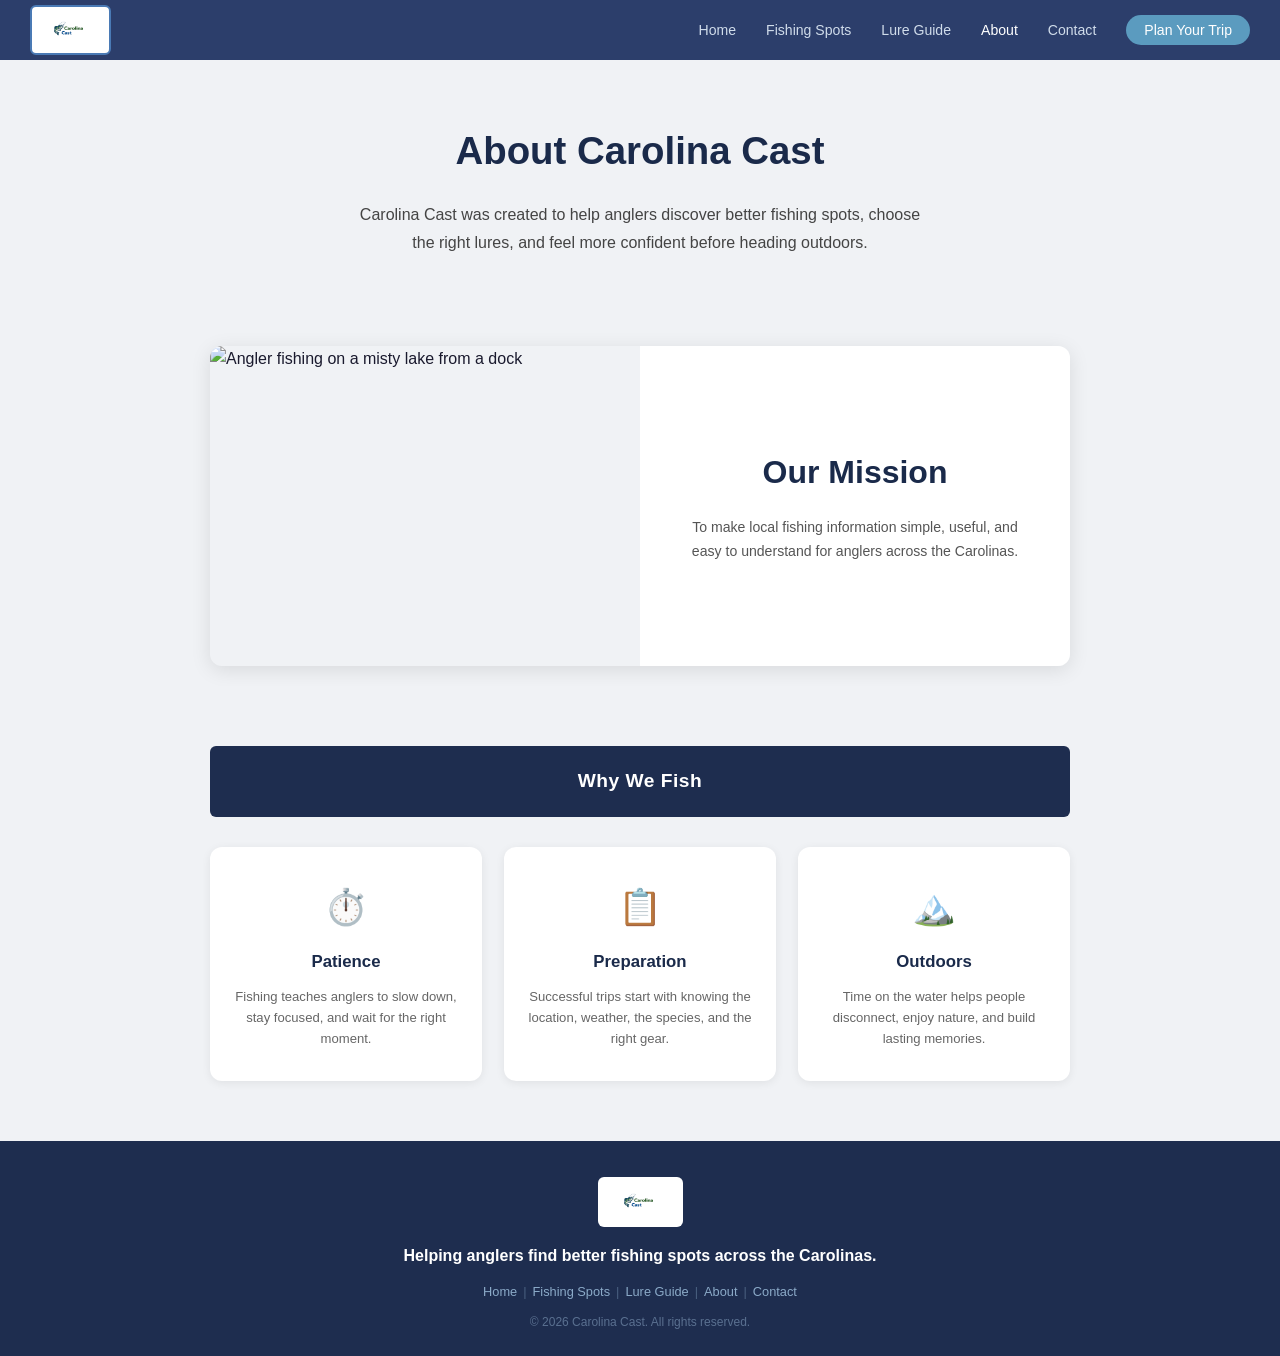
==== about.html @ f8acd625 "Add files via upload" ====
<!DOCTYPE html>
<html lang="en">
<head>
  <meta charset="UTF-8">
  <meta name="viewport" content="width=device-width, initial-scale=1.0">
  <title>About Us - Carolina Cast</title>

  <!-- EXTERNAL CSS -->
  <link rel="stylesheet" href="styles.css">

  <!-- INTERNAL CSS -->
  <style>
    .about-values-section {
      background-color: #f0f2f5;
      padding: 10px 60px 60px;
    }

    .about-mission-section {
      background-color: #f0f2f5;
      padding: 30px 60px 20px;
    }
  </style>
</head>
<body>

  <!-- NAV -->
  <nav>
    <div class="nav-logo-box">
      <img src="Carolina_Cast.png" alt="Carolina Cast Logo">
    </div>
    <ul class="nav-links">
      <li><a href="index.html">Home</a></li>
      <li><a href="fishing-spots.html">Fishing Spots</a></li>
      <li><a href="lure-guide.html">Lure Guide</a></li>
      <li><a href="about.html" class="active">About</a></li>
      <li><a href="contact.html">Contact</a></li>
      <li><a href="contact.html" class="btn-nav">Plan Your Trip</a></li>
    </ul>
  </nav>

  <!-- ABOUT HEADER -->
  <!-- INLINE CSS on the header section background -->
  <div class="about-header" style="background-color: #f0f2f5;">
    <h1>About Carolina Cast</h1>
    <p>Carolina Cast was created to help anglers discover better fishing spots, choose the right lures, and feel more confident before heading outdoors.</p>
  </div>

  <!-- MISSION -->
  <section class="about-mission-section">
    <div class="mission-block">
      <img
        class="mission-photo"
        src="images/mission.jpg"
        alt="Angler fishing on a misty lake from a dock">
      <div class="mission-text-box">
        <h2>Our Mission</h2>
        <p>To make local fishing information simple, useful, and easy to understand for anglers across the Carolinas.</p>
      </div>
    </div>
  </section>

  <!-- WHY WE FISH -->
  <section class="about-values-section">
    <div class="why-banner">Why We Fish</div>

    <div class="values-grid">

      <div class="value-card">
        <!-- INLINE CSS on the icon -->
        <div class="value-icon" style="color: #4a7aaa;">⏱️</div>
        <h3>Patience</h3>
        <p>Fishing teaches anglers to slow down, stay focused, and wait for the right moment.</p>
      </div>

      <div class="value-card">
        <div class="value-icon" style="color: #4a7aaa;">📋</div>
        <h3>Preparation</h3>
        <p>Successful trips start with knowing the location, weather, the species, and the right gear.</p>
      </div>

      <div class="value-card">
        <div class="value-icon" style="color: #2d8a4e;">🏔️</div>
        <h3>Outdoors</h3>
        <p>Time on the water helps people disconnect, enjoy nature, and build lasting memories.</p>
      </div>

    </div>
  </section>

  <!-- FOOTER -->
  <footer>
    <div class="footer-logo-box">
      <img src="Carolina_Cast.png" alt="Carolina Cast Logo">
    </div>
    <p class="tagline">Helping anglers find better fishing spots across the Carolinas.</p>
    <ul class="footer-links">
      <li><a href="index.html">Home</a></li>
      <li><a href="fishing-spots.html">Fishing Spots</a></li>
      <li><a href="lure-guide.html">Lure Guide</a></li>
      <li><a href="about.html">About</a></li>
      <li><a href="contact.html">Contact</a></li>
    </ul>
    <p class="footer-copy">© 2026 Carolina Cast. All rights reserved.</p>
  </footer>

</body>
</html>
---- styles.css ----
/* =============================================
   Carolina Cast - External Stylesheet (styles.css)
   ============================================= */

/* --- Reset & Base --- */
*, *::before, *::after {
  box-sizing: border-box;
  margin: 0;
  padding: 0;
}

body {
  font-family: 'Segoe UI', Tahoma, Geneva, Verdana, sans-serif;
  background-color: #f0f2f5;
  color: #1a1a2e;
  line-height: 1.6;
}

a {
  text-decoration: none;
  color: inherit;
}

img {
  display: block;
  max-width: 100%;
}

/* --- Navigation --- */
nav {
  background-color: #2c3e6b;
  display: flex;
  align-items: center;
  justify-content: space-between;
  padding: 0 30px;
  height: 60px;
  position: sticky;
  top: 0;
  z-index: 100;
}

.nav-logo-box {
  background-color: #ffffff;
  border: 2px solid #4a7ab5;
  border-radius: 6px;
  padding: 4px 10px;
  display: flex;
  align-items: center;
}

.nav-logo-box img {
  height: 38px;
  width: auto;
}

.nav-links {
  display: flex;
  list-style: none;
  gap: 30px;
  align-items: center;
}

.nav-links a {
  color: #d0dcea;
  font-size: 0.88rem;
  transition: color 0.2s;
}

.nav-links a:hover,
.nav-links a.active {
  color: #ffffff;
}

.btn-nav {
  background-color: #5b9bbf;
  color: #ffffff !important;
  padding: 7px 18px;
  border-radius: 20px;
  font-size: 0.85rem;
  transition: background-color 0.2s !important;
}

.btn-nav:hover {
  background-color: #4a86a8 !important;
}

/* --- Hero --- */
.hero {
  position: relative;
  height: 380px;
  overflow: hidden;
}

.hero img.hero-img {
  width: 100%;
  height: 100%;
  object-fit: cover;
  object-position: center 30%;
}

.hero-overlay {
  position: absolute;
  inset: 0;
  background: linear-gradient(to right, rgba(0,0,0,0.15) 0%, rgba(0,0,0,0.05) 40%, rgba(0,0,0,0.45) 100%);
}

.hero-text {
  position: absolute;
  right: 8%;
  top: 50%;
  transform: translateY(-50%);
  color: #ffffff;
  max-width: 440px;
}

.hero-text h1 {
  font-size: 2.1rem;
  font-weight: 700;
  line-height: 1.25;
  margin-bottom: 16px;
  color: #ffffff;
}

.hero-text p {
  font-size: 0.92rem;
  color: #dce8f5;
  line-height: 1.6;
}

/* --- Sections --- */
.section {
  padding: 55px 60px;
}

.section-white {
  background-color: #ffffff;
}

.section-gray {
  background-color: #f0f2f5;
}

.section-title {
  font-size: 1.75rem;
  font-weight: 700;
  text-align: center;
  color: #1a2a4a;
  margin-bottom: 10px;
}

.section-subtitle {
  text-align: center;
  font-size: 0.88rem;
  color: #444;
  font-weight: 600;
  margin-bottom: 40px;
  max-width: 550px;
  margin-left: auto;
  margin-right: auto;
}

.section-subtitle-light {
  text-align: left;
  font-size: 0.88rem;
  color: #555;
  margin-bottom: 30px;
  max-width: 700px;
}

/* --- Card Grid --- */
.card-grid {
  display: grid;
  grid-template-columns: repeat(3, 1fr);
  gap: 24px;
  max-width: 960px;
  margin: 0 auto;
}

.card {
  background: #ffffff;
  border-radius: 12px;
  overflow: hidden;
  box-shadow: 0 2px 12px rgba(0,0,0,0.09);
  padding-bottom: 20px;
}

.card-photo {
  width: 100%;
  height: 160px;
  object-fit: cover;
}

.card-photo-placeholder {
  width: 100%;
  height: 160px;
  background: linear-gradient(135deg, #7aadcc, #3d6b8a);
}

.card-body {
  padding: 16px 18px 0 18px;
  text-align: center;
}

.card-body h3 {
  font-size: 1rem;
  font-weight: 700;
  color: #1e3a5f;
  margin-bottom: 8px;
}

.card-body p {
  font-size: 0.8rem;
  color: #555;
  margin-bottom: 14px;
  line-height: 1.5;
}

.card-body .card-meta {
  font-size: 0.78rem;
  color: #666;
  margin-bottom: 4px;
}

.btn-card {
  display: inline-block;
  background-color: #5b9bbf;
  color: #ffffff;
  padding: 9px 28px;
  border-radius: 8px;
  font-size: 0.85rem;
  font-weight: 600;
  transition: background-color 0.2s;
  cursor: pointer;
  border: none;
}

.btn-card:hover {
  background-color: #4a86a8;
}

/* --- Footer --- */
footer {
  background-color: #1e2d4f;
  color: #c0cfdf;
  text-align: center;
  padding: 36px 20px 24px;
}

.footer-logo-box {
  background-color: #ffffff;
  border-radius: 6px;
  padding: 6px 14px;
  display: inline-flex;
  align-items: center;
  margin-bottom: 16px;
}

.footer-logo-box img {
  height: 38px;
  width: auto;
}

footer .tagline {
  font-size: 1rem;
  font-weight: 700;
  color: #ffffff;
  margin-bottom: 14px;
}

.footer-links {
  display: flex;
  justify-content: center;
  gap: 6px;
  list-style: none;
  font-size: 0.8rem;
  color: #8baac8;
  flex-wrap: wrap;
}

.footer-links li + li::before {
  content: "|";
  margin-right: 6px;
  color: #4a6080;
}

.footer-links a {
  color: #8baac8;
  transition: color 0.2s;
}

.footer-links a:hover {
  color: #ffffff;
}

.footer-copy {
  font-size: 0.75rem;
  color: #5a7090;
  margin-top: 10px;
}

/* --- About Page --- */
.about-header {
  background-color: #f0f2f5;
  padding: 60px 60px 30px;
  text-align: center;
}

.about-header h1 {
  font-size: 2.4rem;
  font-weight: 800;
  color: #1a2a4a;
  margin-bottom: 20px;
}

.about-header p {
  font-size: 1rem;
  color: #444;
  max-width: 580px;
  margin: 0 auto;
  line-height: 1.7;
}

.mission-block {
  display: grid;
  grid-template-columns: 1fr 1fr;
  max-width: 860px;
  margin: 30px auto 0;
  border-radius: 12px;
  overflow: hidden;
  box-shadow: 0 4px 20px rgba(0,0,0,0.1);
}

.mission-photo {
  height: 320px;
  object-fit: cover;
  width: 100%;
}

.mission-text-box {
  background: #ffffff;
  padding: 50px 40px;
  display: flex;
  flex-direction: column;
  justify-content: center;
  text-align: center;
}

.mission-text-box h2 {
  font-size: 2rem;
  font-weight: 700;
  color: #1a2a4a;
  margin-bottom: 18px;
}

.mission-text-box p {
  font-size: 0.88rem;
  color: #555;
  line-height: 1.7;
}

.why-banner {
  background-color: #1e2d4f;
  color: #ffffff;
  text-align: center;
  padding: 20px;
  font-size: 1.2rem;
  font-weight: 700;
  letter-spacing: 0.5px;
  max-width: 860px;
  margin: 50px auto 30px;
  border-radius: 6px;
}

.values-grid {
  display: grid;
  grid-template-columns: repeat(3, 1fr);
  gap: 22px;
  max-width: 860px;
  margin: 0 auto;
}

.value-card {
  background: #ffffff;
  border-radius: 12px;
  padding: 32px 24px;
  text-align: center;
  box-shadow: 0 2px 10px rgba(0,0,0,0.07);
}

.value-icon {
  font-size: 2.2rem;
  margin-bottom: 14px;
}

.value-card h3 {
  font-size: 1.05rem;
  font-weight: 700;
  color: #1a2a4a;
  margin-bottom: 10px;
}

.value-card p {
  font-size: 0.82rem;
  color: #666;
  line-height: 1.6;
}

/* --- Lure Guide Page --- */
.lure-header {
  background-color: #f0f2f5;
  padding: 50px 60px 30px;
  text-align: center;
}

.lure-header h1 {
  font-size: 2rem;
  font-weight: 700;
  color: #1a2a4a;
  margin-bottom: 10px;
}

.lure-header p {
  font-size: 0.92rem;
  color: #555;
  margin-bottom: 28px;
}

.search-bar {
  display: flex;
  justify-content: center;
  margin-bottom: 18px;
}

.search-bar input {
  width: 380px;
  padding: 10px 18px 10px 42px;
  border: 1px solid #d0d8e4;
  border-radius: 8px;
  font-size: 0.88rem;
  background: #ffffff;
  color: #333;
  outline: none;
}

.search-wrap {
  position: relative;
  display: inline-block;
}

.search-icon {
  position: absolute;
  left: 14px;
  top: 50%;
  transform: translateY(-50%);
  width: 16px;
  height: 16px;
  opacity: 0.55;
  pointer-events: none;
}

.search-bar input:focus {
  border-color: #5b9bbf;
}

.filter-btns {
  display: flex;
  justify-content: center;
  gap: 12px;
  margin-bottom: 36px;
}

.filter-btn {
  background-color: #5b9bbf;
  color: #ffffff;
  border: none;
  padding: 8px 20px;
  border-radius: 6px;
  font-size: 0.85rem;
  font-weight: 600;
  cursor: pointer;
  transition: background-color 0.2s;
}

.filter-btn:hover {
  background-color: #4a86a8;
}

/* --- Contact Page --- */
.contact-header {
  background-color: #f0f2f5;
  padding: 60px 60px 30px;
  text-align: center;
}

.contact-header h1 {
  font-size: 2.4rem;
  font-weight: 800;
  color: #1a2a4a;
  margin-bottom: 16px;
}

.contact-header p {
  font-size: 1rem;
  color: #555;
  max-width: 560px;
  margin: 0 auto;
  line-height: 1.6;
}

.contact-form-wrap {
  max-width: 820px;
  margin: 40px auto 60px;
  background: #ffffff;
  border-radius: 12px;
  box-shadow: 0 4px 20px rgba(0,0,0,0.08);
  padding: 40px 50px;
}

.contact-form-wrap h2 {
  font-size: 1.2rem;
  font-weight: 700;
  color: #1a2a4a;
  margin-bottom: 28px;
}

.form-group {
  margin-bottom: 22px;
}

.form-group label {
  display: block;
  font-size: 0.88rem;
  font-weight: 600;
  color: #333;
  margin-bottom: 6px;
}

.form-group input,
.form-group textarea {
  width: 100%;
  max-width: 360px;
  padding: 9px 14px;
  border: 1px solid #ccd4df;
  border-radius: 6px;
  font-size: 0.88rem;
  color: #333;
  background: #fff;
  outline: none;
  transition: border-color 0.2s;
}

.form-group textarea {
  height: 120px;
  resize: vertical;
}

.form-group input:focus,
.form-group textarea:focus {
  border-color: #5b9bbf;
}

.btn-submit {
  background-color: #5b9bbf;
  color: #ffffff;
  padding: 11px 36px;
  border: none;
  border-radius: 8px;
  font-size: 0.92rem;
  font-weight: 600;
  cursor: pointer;
  transition: background-color 0.2s;
}

.btn-submit:hover {
  background-color: #4a86a8;
}
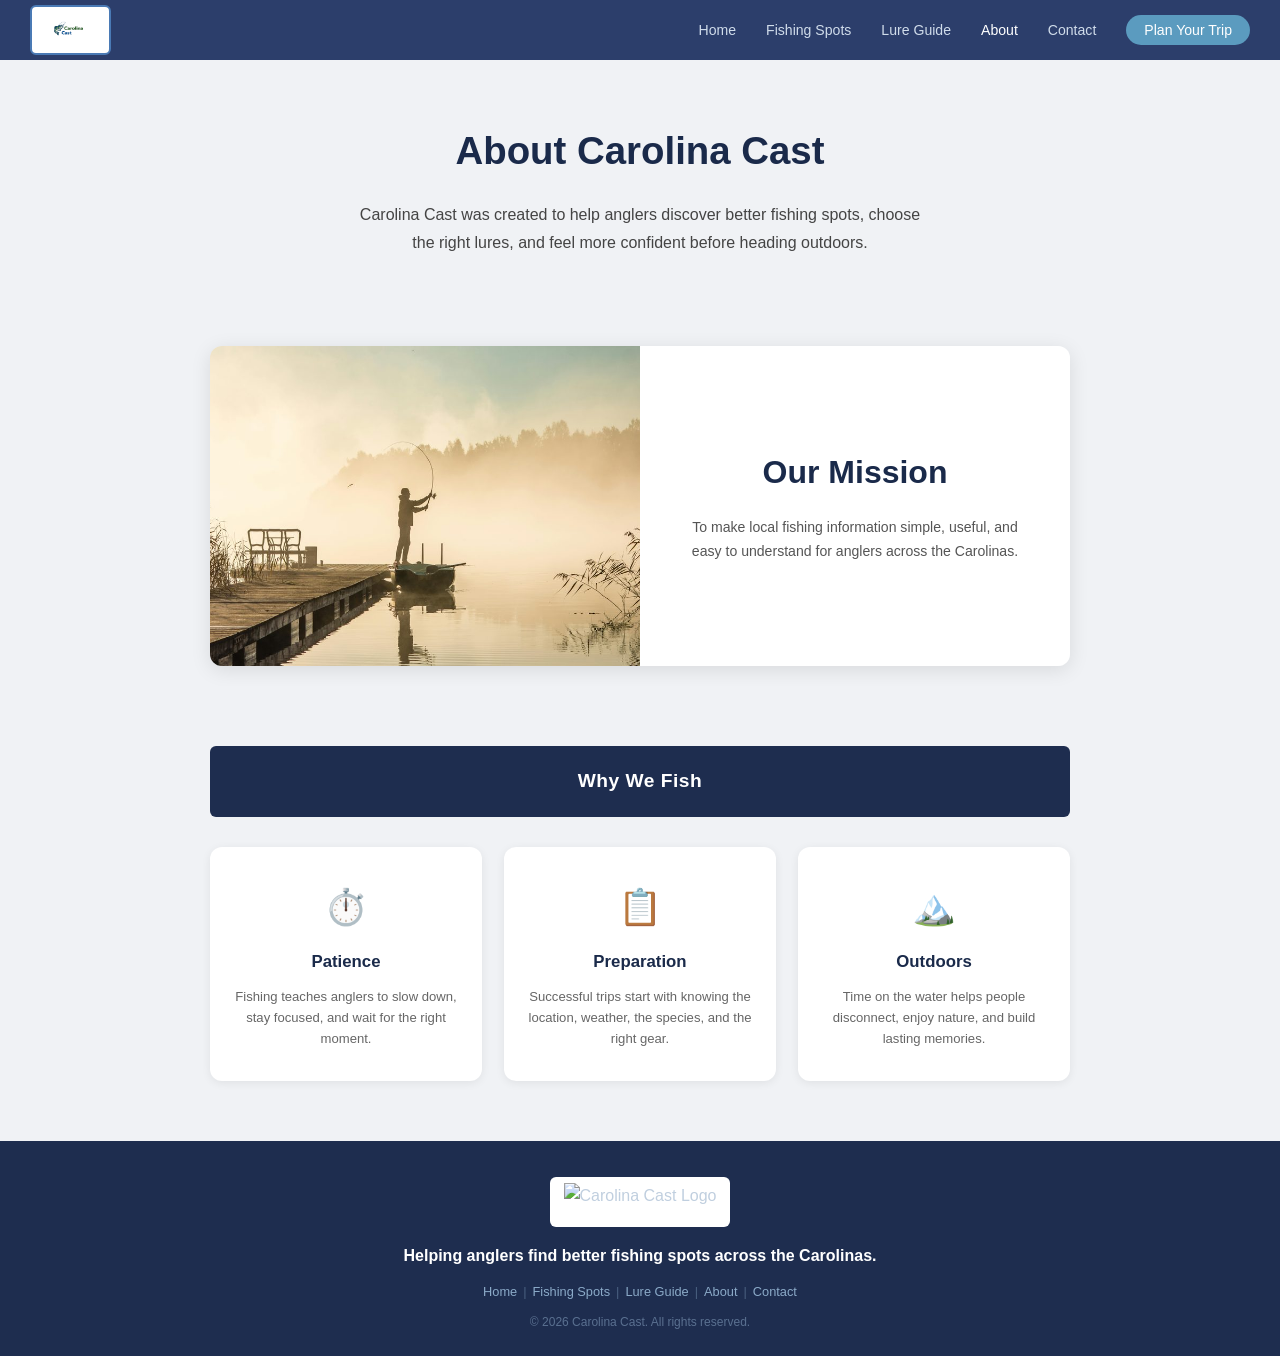
==== commit f0629ef6: "Update about.html" ====
--- a/about.html
+++ b/about.html
@@ -26,7 +26,7 @@
   <!-- NAV -->
   <nav>
     <div class="nav-logo-box">
-      <img src="Carolina_Cast.png" alt="Carolina Cast Logo">
+      <img src="images/Carolina_Cast.png" alt="Carolina Cast Logo">
     </div>
     <ul class="nav-links">
       <li><a href="index.html">Home</a></li>
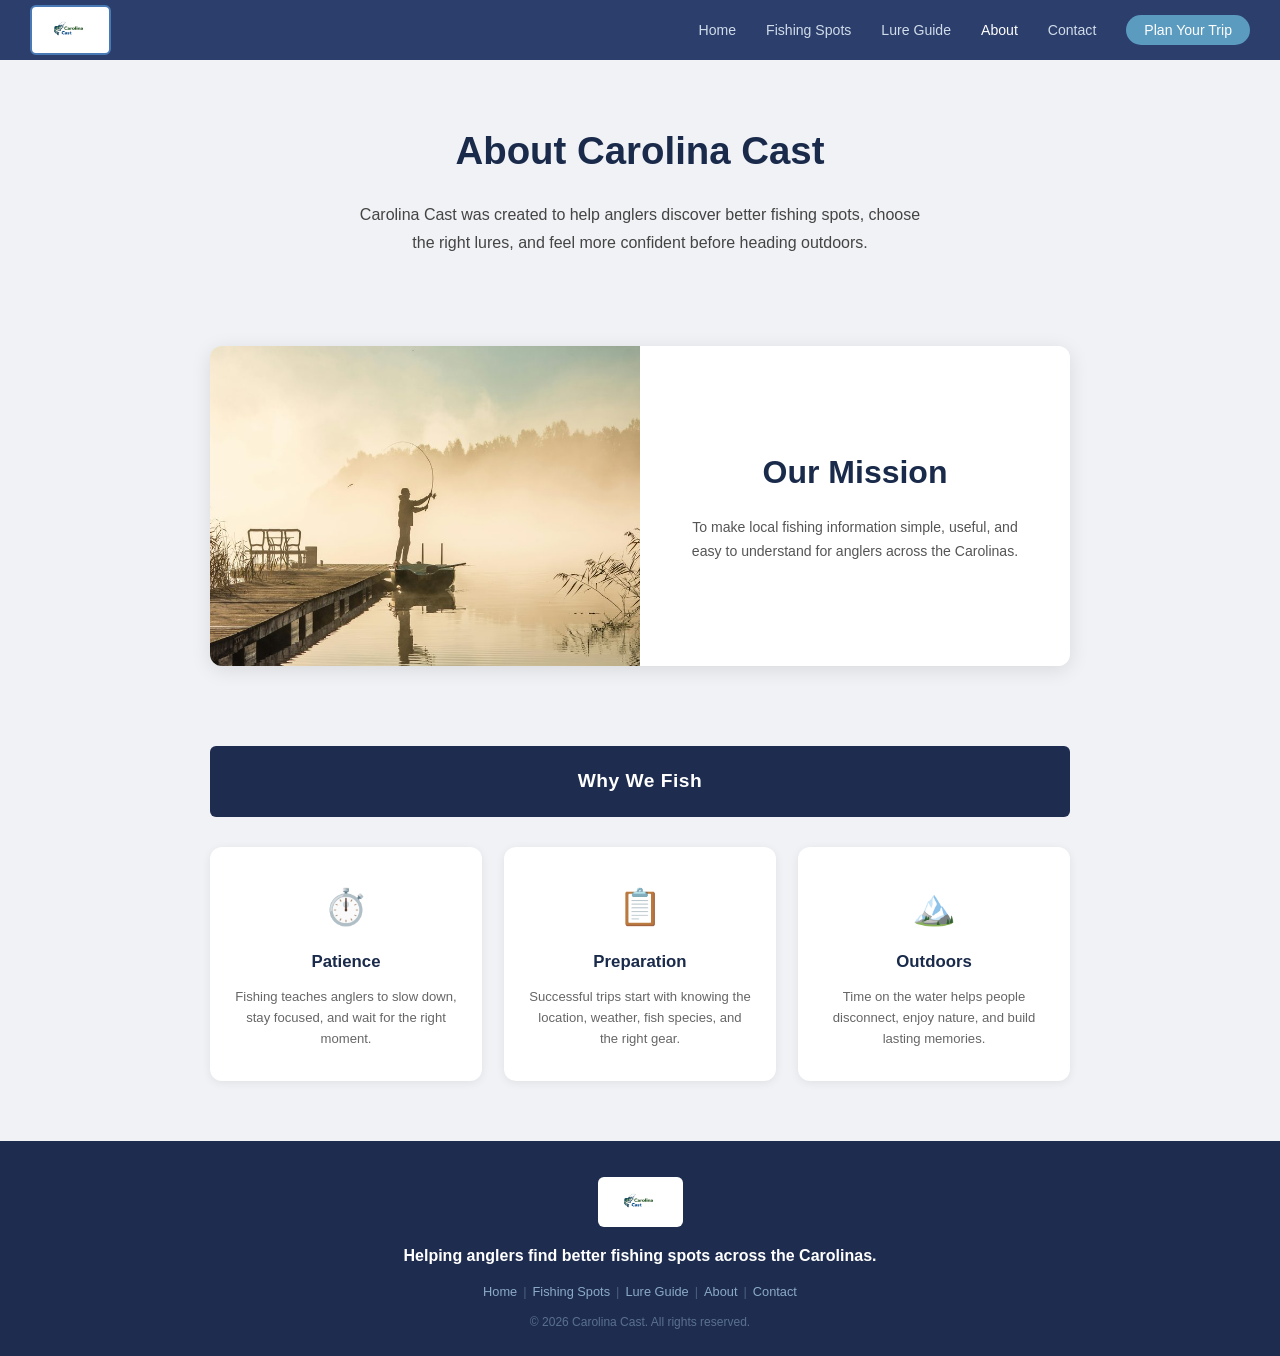
==== commit 03634d80: "Update about.html" ====
--- a/about.html
+++ b/about.html
@@ -1,6 +1,7 @@
 <!DOCTYPE html>
 <html lang="en">
 <head>
+  <!-- Author: Patrick -->
   <meta charset="UTF-8">
   <meta name="viewport" content="width=device-width, initial-scale=1.0">
   <title>About Us - Carolina Cast</title>
@@ -28,6 +29,7 @@
     <div class="nav-logo-box">
       <img src="images/Carolina_Cast.png" alt="Carolina Cast Logo">
     </div>
+
     <ul class="nav-links">
       <li><a href="index.html">Home</a></li>
       <li><a href="fishing-spots.html">Fishing Spots</a></li>
@@ -39,10 +41,12 @@
   </nav>
 
   <!-- ABOUT HEADER -->
-  <!-- INLINE CSS on the header section background -->
   <div class="about-header" style="background-color: #f0f2f5;">
     <h1>About Carolina Cast</h1>
-    <p>Carolina Cast was created to help anglers discover better fishing spots, choose the right lures, and feel more confident before heading outdoors.</p>
+    <p>
+      Carolina Cast was created to help anglers discover better fishing spots,
+      choose the right lures, and feel more confident before heading outdoors.
+    </p>
   </div>
 
   <!-- MISSION -->
@@ -52,9 +56,13 @@
         class="mission-photo"
         src="images/mission.jpg"
         alt="Angler fishing on a misty lake from a dock">
+
       <div class="mission-text-box">
         <h2>Our Mission</h2>
-        <p>To make local fishing information simple, useful, and easy to understand for anglers across the Carolinas.</p>
+        <p>
+          To make local fishing information simple, useful, and easy to understand
+          for anglers across the Carolinas.
+        </p>
       </div>
     </div>
   </section>
@@ -66,22 +74,30 @@
     <div class="values-grid">
 
       <div class="value-card">
-        <!-- INLINE CSS on the icon -->
         <div class="value-icon" style="color: #4a7aaa;">⏱️</div>
         <h3>Patience</h3>
-        <p>Fishing teaches anglers to slow down, stay focused, and wait for the right moment.</p>
+        <p>
+          Fishing teaches anglers to slow down, stay focused, and wait for the
+          right moment.
+        </p>
       </div>
 
       <div class="value-card">
         <div class="value-icon" style="color: #4a7aaa;">📋</div>
         <h3>Preparation</h3>
-        <p>Successful trips start with knowing the location, weather, the species, and the right gear.</p>
+        <p>
+          Successful trips start with knowing the location, weather, fish species,
+          and the right gear.
+        </p>
       </div>
 
       <div class="value-card">
         <div class="value-icon" style="color: #2d8a4e;">🏔️</div>
         <h3>Outdoors</h3>
-        <p>Time on the water helps people disconnect, enjoy nature, and build lasting memories.</p>
+        <p>
+          Time on the water helps people disconnect, enjoy nature, and build
+          lasting memories.
+        </p>
       </div>
 
     </div>
@@ -90,9 +106,13 @@
   <!-- FOOTER -->
   <footer>
     <div class="footer-logo-box">
-      <img src="Carolina_Cast.png" alt="Carolina Cast Logo">
+      <img src="images/Carolina_Cast.png" alt="Carolina Cast Logo">
     </div>
-    <p class="tagline">Helping anglers find better fishing spots across the Carolinas.</p>
+
+    <p class="tagline">
+      Helping anglers find better fishing spots across the Carolinas.
+    </p>
+
     <ul class="footer-links">
       <li><a href="index.html">Home</a></li>
       <li><a href="fishing-spots.html">Fishing Spots</a></li>
@@ -100,8 +120,12 @@
       <li><a href="about.html">About</a></li>
       <li><a href="contact.html">Contact</a></li>
     </ul>
+
     <p class="footer-copy">© 2026 Carolina Cast. All rights reserved.</p>
   </footer>
 
 </body>
 </html>
+
+</body>
+</html>
